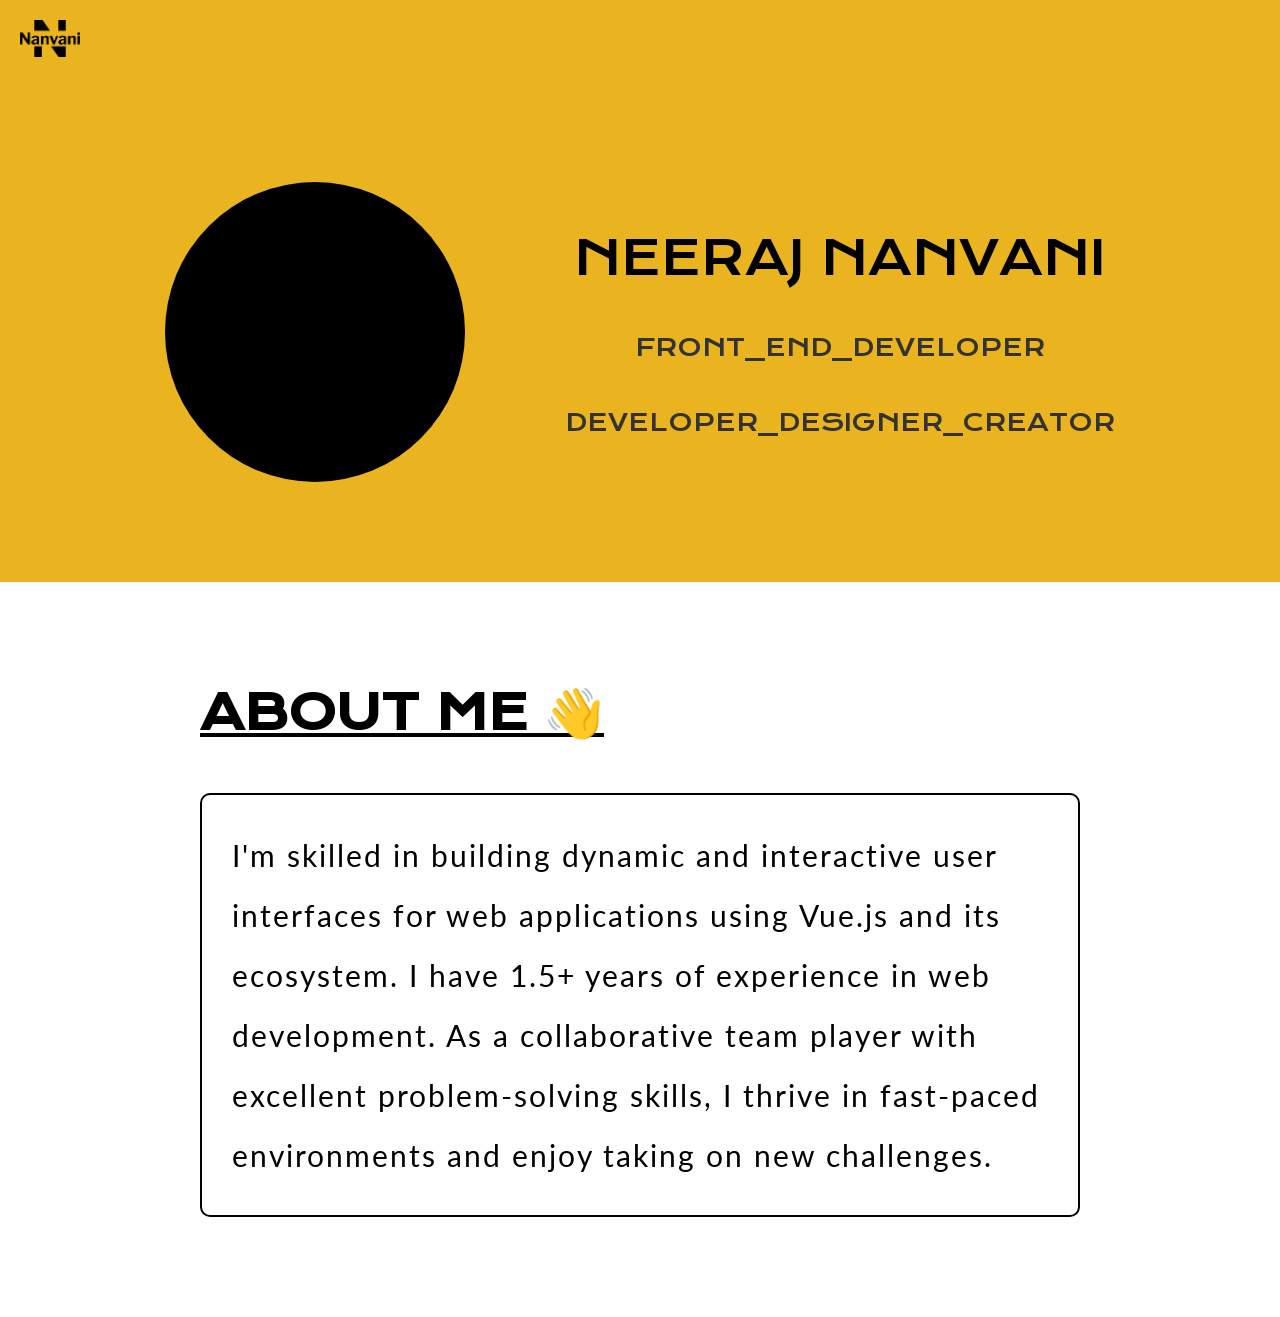
==== Portfolio/index.html @ a5408791 "PORTFOLIO DAY 1 DONE" ====
<!DOCTYPE html>
<html lang="en">
<head>
    <meta charset="UTF-8">
    <meta name="viewport" content="width=device-width, initial-scale=1.0">
    <link rel="stylesheet" href="style.css">

    <link rel="preconnect" href="https://fonts.googleapis.com">
    <link rel="preconnect" href="https://fonts.gstatic.com" crossorigin>
    <link href="https://fonts.googleapis.com/css2?family=Asap:wght@700&family=Barlow+Condensed:ital,wght@1,300&family=Krona+One&family=Lato&display=swap" rel="stylesheet">
    

    <title>Neeraj Nanvani</title>
</head>
    <body>
        <div id="hero-section">
            <img id="logo" src="nanvani-logo.png" alt="logo" />

            <div id="hero-img-name">
                <div id="my-img">

                </div>

                <div id="my-name">
                    <p id="name">Neeraj Nanvani</p>
                    <p>Front_end_developer</p>
                    <p>Developer_designer_creator</p>
                </div>
            </div>
        </div>
        
        <div id="about-section">

            <h2 class="heading">
                ABOUT ME 👋
            </h2>

            <p id="about-me">
                I'm skilled in building dynamic and interactive user interfaces for web applications using Vue.js and its ecosystem. I have 1.5+ years of experience in web development. As a collaborative team player with excellent problem-solving skills, I thrive in fast-paced environments and enjoy taking on new challenges.
            </p>
        </div>
    </body>
</html>
---- Portfolio/style.css ----
* {
    margin: 0;
    padding: 0;
    box-sizing: border-box;
    font-family: 'Krona One', sans-serif;;
}

#hero-section {
    background-color: #EAB320;
}

#logo {
    width: 100px;
    padding: 20px;
}

#hero-img-name{
    display: flex;  
    justify-content: center;
    gap: 100px;
    padding: 100px 0;
}

#my-img {
    width: 300px;
    height: 300px;
    border-radius: 100%;
    background-color: black;
}

#my-name {
    display: flex;
    flex-direction: column;
    justify-content: space-evenly;
    text-align: center;
    text-transform: uppercase;
    color: #343333;
    font-size: 24px;
}

#name {
    font-size: 48px;
    color: black;
}

#about-section {
    padding: 100px 200px;
}

.heading {
    font-size: 48px;
    color: black;
    text-decoration: underline;
}

#about-me {
    border: 2px solid black;
    border-radius: 10px;
    margin-top: 50px;
    font-family: "Lato";
    font-size: 30px;
    padding: 30px;
    letter-spacing: 2px;
    line-height: 2;
}
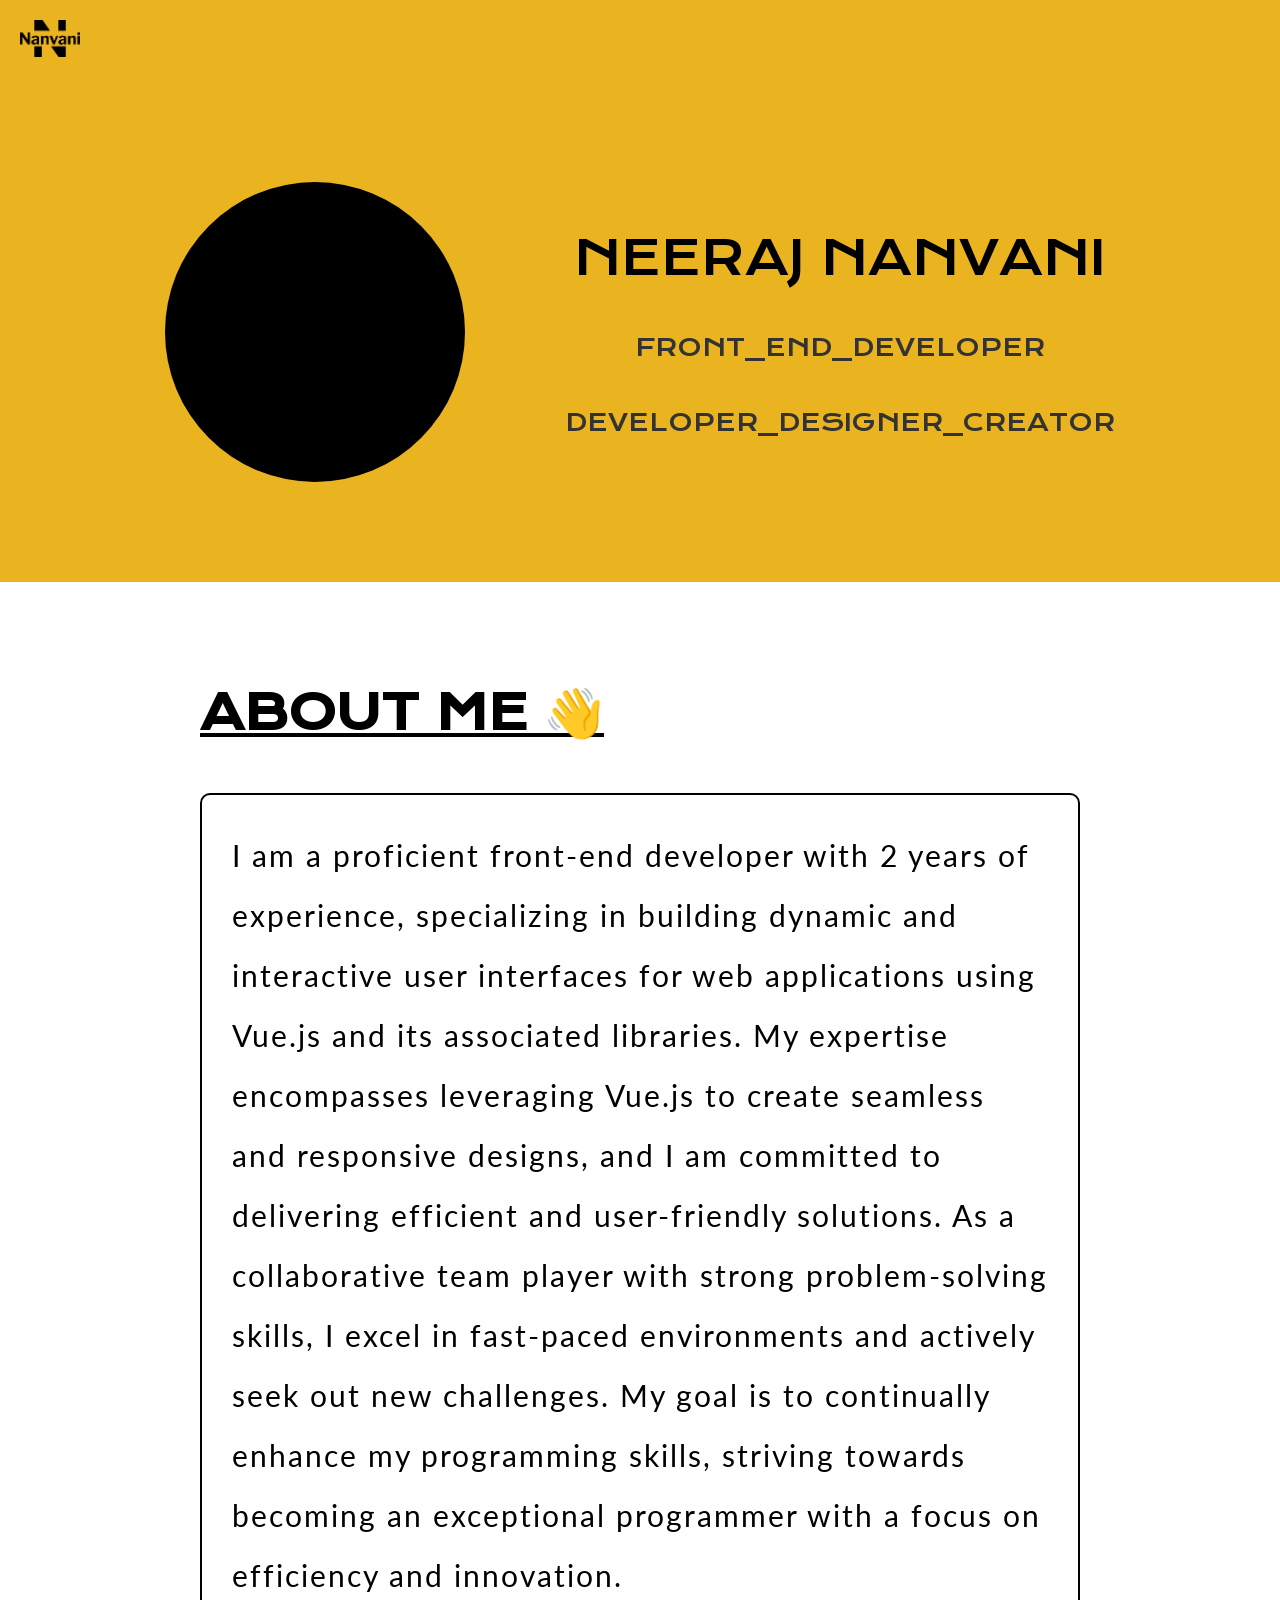
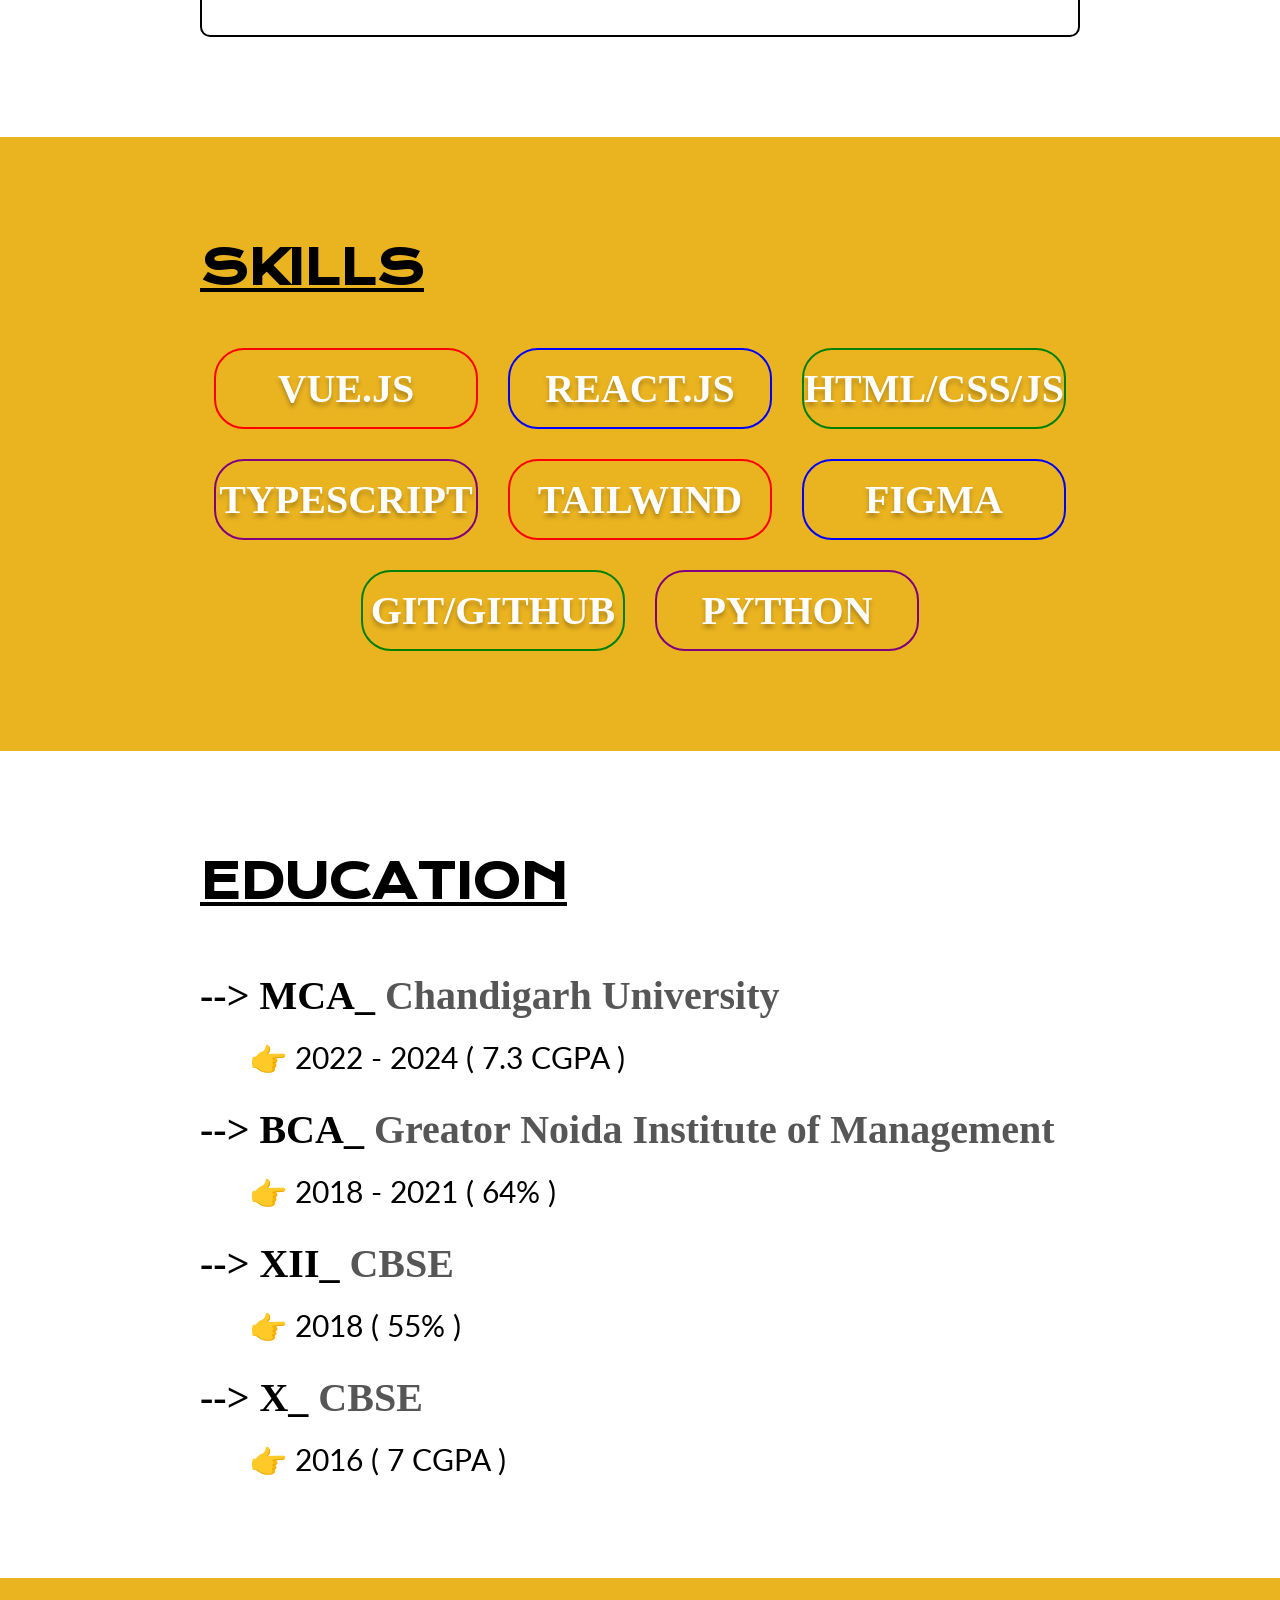
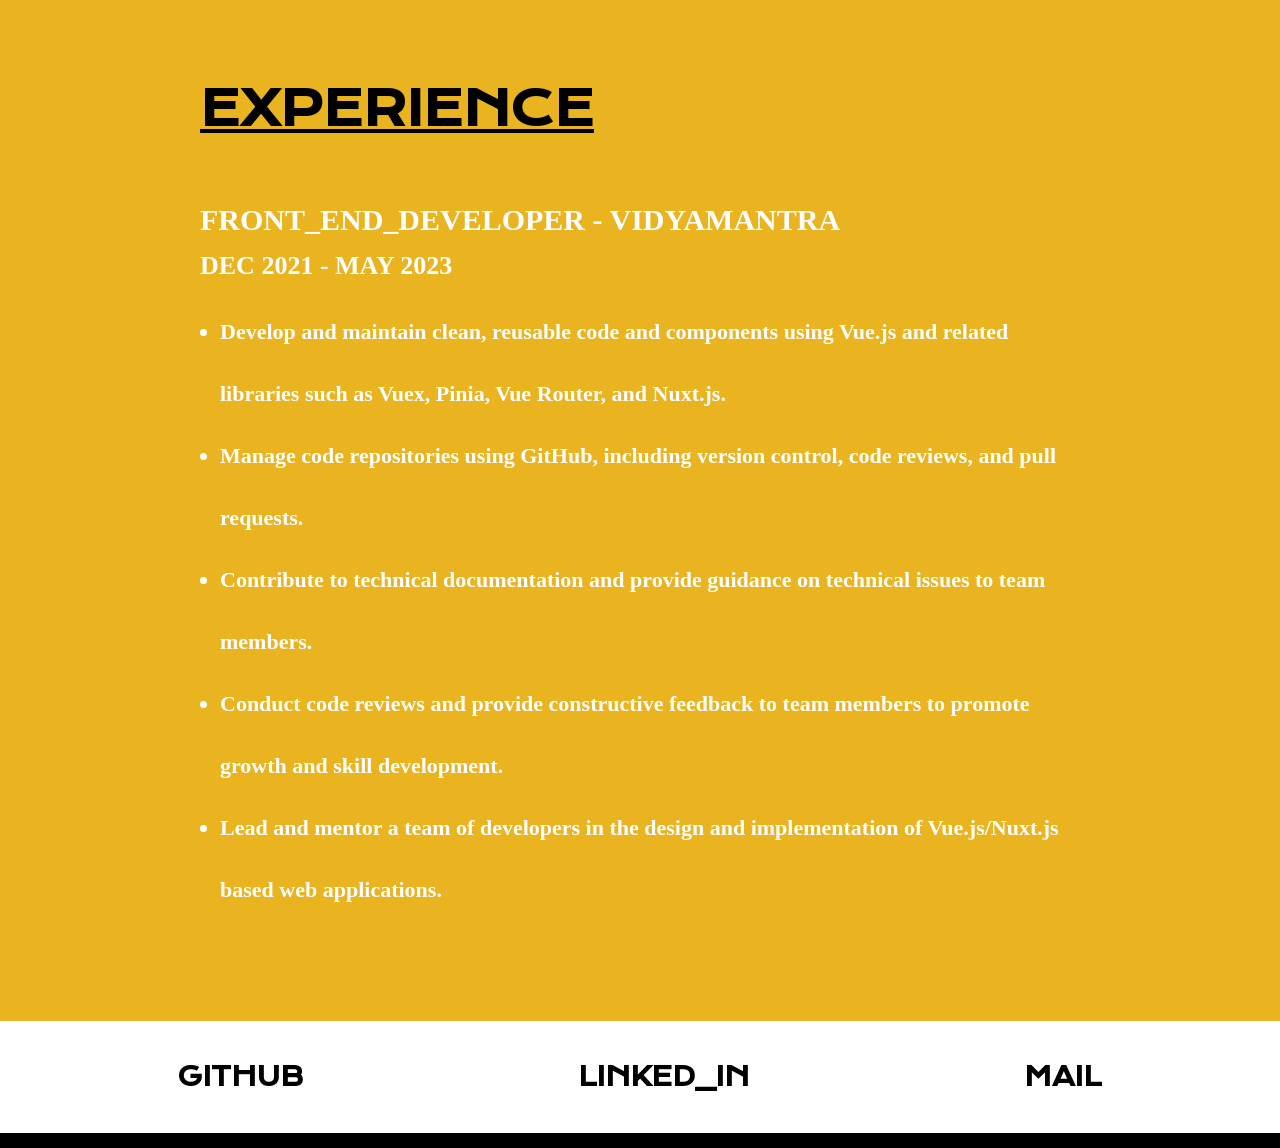
==== commit ac9fe48c: "PORtfolio Created successfully" ====
--- a/Portfolio/index.html
+++ b/Portfolio/index.html
@@ -36,8 +36,119 @@
             </h2>
 
             <p id="about-me">
-                I'm skilled in building dynamic and interactive user interfaces for web applications using Vue.js and its ecosystem. I have 1.5+ years of experience in web development. As a collaborative team player with excellent problem-solving skills, I thrive in fast-paced environments and enjoy taking on new challenges.
+                I am a proficient front-end developer with 2 years of experience, specializing in building dynamic and interactive user interfaces for web applications using Vue.js and its associated libraries. My expertise encompasses leveraging Vue.js to create seamless and responsive designs, and I am committed to delivering efficient and user-friendly solutions. As a collaborative team player with strong problem-solving skills, I excel in fast-paced environments and actively seek out new challenges. My goal is to continually enhance my programming skills, striving towards becoming an exceptional programmer with a focus on efficiency and innovation.
             </p>
         </div>
+
+        <div id="skills-section">
+            <h2 class="heading">
+                SKILLS
+            </h2>
+
+            <div class="skills-box">
+                <div class="skill red">Vue.js</div>
+                <div  class="skill blue">React.js</div>
+                <div  class="skill green">HTML/CSS/JS</div>
+                <div  class="skill purple">Typescript</div>
+                <div  class="skill red">Tailwind</div>
+                <div  class="skill blue">Figma</div>
+                <div  class="skill green">GIT/GITHUB</div>
+                <div  class="skill purple">PyTHON</div>
+            </div>
+        </div>
+
+        <div id="education-section">
+            <h2 class="heading">
+                EDUCATION
+            </h2>
+
+            <div class="education-details">
+                <h3>
+                -->  MCA_ 
+                    <span>
+                        Chandigarh University
+                    </span> 
+                </h3>
+
+                <p>
+                    👉  2022 - 2024 ( 7.3 CGPA )
+                </p>
+
+                <h3>
+                -->  BCA_ 
+                    <span>
+                        Greator Noida Institute of Management
+                    </span> 
+                </h3>
+
+                <p>
+                    👉  2018 - 2021 ( 64% )
+                </p>
+
+                <h3>
+                -->  XII_ 
+                    <span>
+                        CBSE
+                    </span> 
+                </h3>
+
+                <p>
+                    👉  2018 ( 55% )
+                </p>
+
+                <h3>
+                -->  X_ 
+                    <span>
+                        CBSE
+                    </span> 
+                </h3>
+
+                <p>
+                    👉  2016 ( 7 CGPA )
+                </p>
+            </div>
+        </div>
+
+
+        <div id="experience-section">
+            <h2 class="heading">
+                EXPERIENCE
+            </h2>
+
+            <div class="experience-box">
+                <h3>
+                    FRONT_END_DEVELOPER - VIDYAMANTRA
+                </h3>
+
+                <h4> DEC 2021 - MAY 2023 </h4>
+
+                <ul>
+                    <li>
+                        Develop and maintain clean, reusable code and components using Vue.js and related libraries such as Vuex, Pinia, Vue Router, and Nuxt.js.
+                    </li>
+                    <li>
+                        Manage code repositories using GitHub, including version control, code reviews, and pull requests.
+                    </li>
+
+                    <li>
+                        Contribute to technical documentation and provide guidance on technical issues to team members.
+                    </li>
+
+                    <li>
+                        Conduct code reviews and provide constructive feedback to team members to promote growth and skill development.
+                    </li>
+
+                    <li>
+                        Lead and mentor a team of developers in the design and implementation of Vue.js/Nuxt.js based web applications.
+                    </li>               
+                </ul>
+            </div>
+        </div>
+
+        <footer>
+            <a href="#">GITHUB</a>
+            <a href="#">LINKED_IN</a>
+            <a href="#">MAIL</a>
+        </footer>
     </body>
 </html>
--- a/Portfolio/style.css
+++ b/Portfolio/style.css
@@ -64,3 +64,117 @@
     line-height: 2;
 }
 
+#skills-section {
+    background-color: #EAB320;
+    padding: 100px 200px;
+}
+
+.skills-box {
+    display: flex;
+    flex-wrap: wrap;
+    padding-top: 50px;
+    justify-content: center;
+    gap: 30px;
+}
+
+.skill {
+    width: 30%;
+    text-transform: uppercase;
+    color: #FFFEFE;
+    text-shadow: 0px 4px 4px rgba(0, 0, 0, 0.25);
+    font-family: Lato;
+    font-size: 40px;
+    font-weight: 700;
+    text-align: center;
+    border: red 2px solid;
+    border-radius: 30px;
+    padding: 15px 0;
+}
+
+.skill.red {
+    border: red 2px solid;
+}
+.skill.blue {
+    border: blue 2px solid;
+}
+.skill.green {
+    border: green 2px solid;
+}
+.skill.purple {
+    border: purple 2px solid;
+}
+
+
+#education-section {
+    padding: 100px 200px;
+}
+
+.education-details {
+    margin-top: 60px;
+}
+
+.education-details h3 {
+    font-family: Lato;
+    font-size: 40px;
+    font-weight: 600;
+    margin-top: 30px;
+}
+
+.education-details span {
+    font-family: lato;
+    font-size: 40px;
+    color: #565656;
+    font-weight: 600px;
+}
+
+.education-details p {
+    font-family: Lato;
+    font-size: 30px;
+    padding: 20px 0 0 50px;
+}
+
+#experience-section {
+    background-color: #EAB320;
+    padding: 100px 200px;
+}
+
+.experience-box {
+    color: white;
+    margin-top: 50px;
+}
+.experience-box h3 {
+    font-family: Lato;
+    font-size: 30px;
+    font-weight: 800;
+    line-height: 62px; /* 206.667% */
+}
+.experience-box h4 {
+    font-family: Lato;
+    font-size: 26px;
+    font-weight: 600;
+}
+.experience-box ul {
+    margin-top: 20px;
+    margin-left:20px;
+}
+
+.experience-box li {
+    font-family: Lato;
+    font-size: 22px;
+    font-weight: 600;
+    line-height: 62px;
+    /* padding-left: 20px; */
+}
+
+footer{
+    display: flex;
+    justify-content: space-around;
+    padding: 40px;
+    border-bottom: 15px solid black;
+}
+footer a {
+    color: black;
+    text-decoration: none;
+    font-size: 25px;
+    font-weight: 600;
+}
